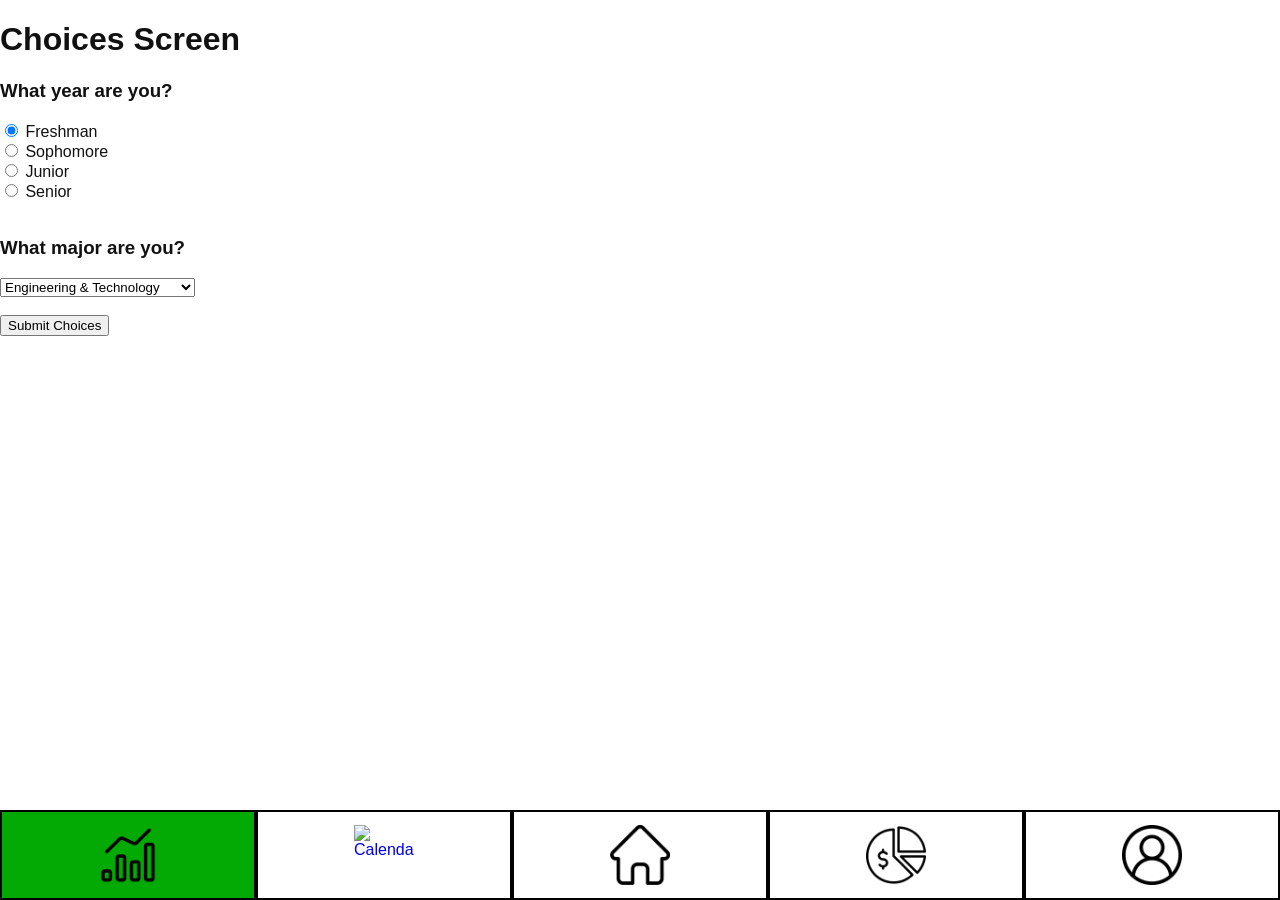
==== analytics.html @ 25b43e27 "Changes to font sizing Icon colors, expand feature" ====
<!DOCTYPE html>
<html lang="en">
<head>
  <meta charset="UTF-8" />
  <meta name="viewport" content="width=device-width, initial-scale=1.0" />
  <title>TerpFinance</title>
  <link rel="stylesheet" href="css/styles.css" />
</head>
<body class="background">

<div id = "text_area">
    <h1> Choices Screen </h1>

    <h3> What year are you? </h3>
    <input type="radio" name="camera1" value="Freshman" checked> Freshman<br>
    <input type="radio" name="camera1" value="Sophomore"> Sophomore<br>
    <input type="radio" name="camera1" value="Junior"> Junior<br>
    <input type="radio" name="camera1" value="Senior"> Senior<br><br>

    <h3>What major are you?</h3>
    <select id="camera2">
        <option value="Engineering & Technology">Engineering & Technology</option>
        <option value="Business & Entrepreneurship">Business & Entrepreneurship</option>
        <option value="Natural & Physical Sciences">Natural & Physical Sciences</option>
    </select>

    <br><br>

    <button onclick="printChoice()">Submit Choices</button>

    <p id="result"></p>
</div>

<div class="navigation_bar"> 
        <ul class="menu_bar">
            <li><a href="analytics.html" class="active"><img src="Icon-Images/analytics.png" alt="Analytics" class="icon"></a></li>
            <li><a href="calendar.html"><img src="Icon-Images/calendar.png" alt="Calendar" class="icon"></a></li>
            <li><a href="index.html"><img src="Icon-Images/home.png" alt="Home" class="icon"></a></li>
            <li><a href="budget.html"><img src="Icon-Images/budget.png" alt="Budget" class="icon"></a></li>
            <li><a href="profile.html"><img src="Icon-Images/profile.png" alt="Profile" class="icon"></a></li>
        </ul>
    </div>

<script>
function printChoice() {
    let year = document.querySelector('input[name="camera1"]:checked').value;
    let dropdown = document.getElementById("camera2").value;

    document.getElementById("result").innerHTML =
        "You are a " + year + " and in " + dropdown + ". Thank you for submitting your year and major!";
}
</script>


</body>
---- css/styles.css ----
* {
  box-sizing: border-box;
}

body {
  margin: 0;
  font-family: Arial, Helvetica, sans-serif;
  color: #111;
  background: #f7f7f7;
}

#home_background {
  height: 100vh;
  margin: 0;
  text-align: left;
  display: flex;
  flex-direction: column;
  align-items: center;
}

.welcome_message {
  height: 10vh;
  width: 85vw;
  margin-bottom: 15px;
  font-size: 15pt;
  font-family: 'Trebuchet MS', 'Lucida Sans Unicode', 'Lucida Grande', 'Lucida Sans', Arial, sans-serif;
}
  
.remaining_budget_bg {
  height: 20vh;
  width: 60vw;
  left: 20vw;
  flex-direction: column;
  display: flex;
  align-items: center;
  background-color: #ffffff;
  border-radius: 50px;
  box-shadow: 0 4px 8px 0 darkgreen;
  z-index: 1;
}

.remaining_budget {
  font-size: 57pt;
  font-family: 'Trebuchet MS', 'Lucida Sans Unicode', 'Lucida Grande', 'Lucida Sans', Arial, sans-serif;
  color: darkgreen;
  margin: 0;
  margin-top: 3.75vh;
}

.remaining_time {
  font-size: 22pt;
  font-family: 'Trebuchet MS', 'Lucida Sans Unicode', 'Lucida Grande', 'Lucida Sans', Arial, sans-serif;
  margin: 0;
  margin-top: 1vh;
}

.total_budget_bg {
  height: 5vh;
  width: 40vw;
  left: 30vw;
  flex-direction: column;
  display: flex;
  align-items: center;
  background-color: #ffffff;
  border-radius: 0 0 20px 20px;
  box-shadow: 0 4px 8px 0 darkgreen;
}

.total_budget {
  font-size: 18pt;
  font-family: 'Trebuchet MS', 'Lucida Sans Unicode', 'Lucida Grande', 'Lucida Sans', Arial, sans-serif;
  margin: 0;
  margin-top: 1.3vh;
}

.recent_transactions_message {
  height: auto;
  width: 85vw;
  margin-top: 20px;
  font-size: 12pt;
  font-family: 'Trebuchet MS', 'Lucida Sans Unicode', 'Lucida Grande', 'Lucida Sans', Arial, sans-serif;
}

.recent_transactions_bg {
  width: 100vw;
  height: auto;
  justify-content: center;
  align-items: center;
}

.recent_transactions_list {
  width: 100vw;
  display: flex;
  padding: 0;
  margin-top: 0;
  flex-direction: column;
  justify-content: center;
  align-items: center;
  list-style-type: none;
}

.transaction_red {
  padding: 1vh;
  font-size: 22pt;  
  font-family: 'Trebuchet MS', 'Lucida Sans Unicode', 'Lucida Grande', 'Lucida Sans', Arial, sans-serif;
  color: red;
}

.transaction_green {
  padding: 1vh;
  font-size: 22pt;  
  font-family: 'Trebuchet MS', 'Lucida Sans Unicode', 'Lucida Grande', 'Lucida Sans', Arial, sans-serif;
  color: darkgreen;
}

#open_full_list {
  all: unset;
  padding: 1vh;
  margin: 1vh;
  border: 1px black solid;
  border-radius: 5px;
  font-size: 22pt;  
  font-family: 'Trebuchet MS', 'Lucida Sans Unicode', 'Lucida Grande', 'Lucida Sans', Arial, sans-serif;
  color: #000000;
}

#full_list::backdrop {
    background-color: rgba(0, 0, 0, 0.5);
}

.add_transaction_bg {
  height: 8vh;
  width: 60vw;
  left: 20vw;
  flex-direction: column;
  display: flex;
  align-items: center;
  background-color: darkgreen;
  border-radius: 20px;
}

.add_transaction {
  font-size: 22pt;
  font-family: 'Trebuchet MS', 'Lucida Sans Unicode', 'Lucida Grande', 'Lucida Sans', Arial, sans-serif;
  color: #ffffff;
  margin: 0;
  margin-top: 2vh;
}

.navigation_bar {
  height: 10vh;
  width: 100vw;
  display: flex;
  position: fixed;
  margin: 0;
  bottom: 0;
  left: 0;
  z-index: 900;
}

.menu_bar {
  width: 100%;
  height: 100%;
  display: flex;
  justify-content: center;
  align-items: center;
  list-style-type: none;
  margin: 0;
  padding: 0;
  background-color: #ffffff;
}

.menu_bar li {
  margin: 0;
  padding: 0;
}

.menu_bar li a {
  width: 20vw;
  height: 10vh;
  display: flex;
  justify-content: center;
  align-items: center;
  text-decoration: none;
  border: 2px black solid;
  transition: background-color 0.2s ease;
}

.menu_bar li a:hover {
  background-color: rgb(3, 170, 3);
}

.menu_bar li a.active{
  background-color: rgb(3, 170, 3);
}

.background {
  background-color: white;
}

.icon {
  width: 60px;
  height: 60px;
}

.pie-chart {
  margin: 50px auto;
  width: 400px;
  height: 400px;
  border-radius: 50%;
  background: conic-gradient(
    from 315deg,
    darkred 0% 5%,
    yellow 5% 15%,       
    darkgreen 15% 50%,   
    purple 50% 100%
  );
}

.color-text1 {
  color: yellow;
  background-color: black;
  padding: 10px;
  font-size: 24px;
  font-weight: bold;
  text-align: center;
}

.color-text2 {
  color: purple;
  background-color: yellow;
  padding: 10px;
  font-size: 24px;
  font-weight: bold;
  text-align: center;
}

.legend {
  list-style: none;
  padding: 0;
  display: flex;
  gap: 30px;
  align-items: center;
  background-color: rgba(39, 121, 165, 0);
}

.legend li {
  display: flex;
  align-items: center;
  margin-bottom: 8px;
}

.color-box {
  width: 20px;
  height: 20px;
  margin-right: 10px;
  border: 1px solid black;
}

.darkred { 
  background-color: darkred; 
}

.darkgreen {
  background-color: darkgreen; 
}

.purple { 
  background-color: purple; 
}

.yellow {
  background-color: yellow;
}

.pfp {
  display: flex;
  flex-direction: column;
  justify-content: center;
  align-items:center;
  margin-top: 60px;
  text-align: center;
}

.pfp p {
  font-weight: bold;
  font-size: 40px;
  margin-top: 15px;
  margin-bottom: 0;
}

.pfp-img {
  width: 200px;
  cursor: pointer;
}

.name {
  font-weight: bold;
  font-size: 22px;
  margin-top: 15px;
}

.notif {
  display: none; 
  position: fixed;
  top: 0;
  left: 0;
  width: 100%;
  height: 100%;
  background-color: rgba(0,0,0,0.5);
}

.notif-content {
  background-color: white;
  width: 300px;
  padding: 20px;
  margin: 200px auto;
  border-radius: 8px;
}

.close {
  margin-top: 15px;
  padding: 8px 15px;
  cursor: pointer;
}

/* Budget page styles */

.screen {
  width: 100%;
  max-width: 1000px;
  margin: 0 auto;
  padding: 32px 24px 120px;
}

.page-header h1 {
  margin: 0 0 8px;
  font-size: 44px;
}

.page-header p {
  margin: 0 0 20px;
  font-size: 24px;
  color: #555;
}

.card {
  background: #cfcdcd;
  border-radius: 22px;
  padding: 20px;
  margin-bottom: 18px;
  box-shadow: 0 1px 4px rgba(0, 0, 0, 0.08);
}

.summary-card h2,
.budget-section h2 {
  margin: 0 0 14px;
  font-size: 22px;
}

.inner-card {
  background: #f5f5f5;
  border-radius: 18px;
  padding: 18px;
}

.inner-card h3 {
  margin: 0 0 6px;
  font-size: 24px;
}

.muted {
  margin: 0;
  color: #222222;
  font-size: 24px;
}

.row {
  display: flex;
}

.between {
  justify-content: space-between;
}

.start {
  align-items: flex-start;
}

.small-text {
  font-size: 21px;
  color: #222222;
}

.money {
  font-weight: 700;
  font-size: 24px;
}

.positive {
  color: #3d7d4c;
}

.warning {
  color: #b38315;
}

.danger {
  color: #cc3b3b;
}

.progress-bar {
  width: 100%;
  height: 18px;
  background: #d5d5d5;
  border-radius: 999px;
  overflow: hidden;
  margin: 16px 0 16px;
}

.progress-fill {
  height: 100%;
  border-radius: 999px;
}

.budget-green {
  background: #4f8761;
}

.budget-yellow {
  background: #d6a834;
}

.budget-red {
  background: #d14a4a;
}

.action-row {
  display: flex;
  gap: 16px;
  margin-bottom: 18px;
}

.primary-btn,
.secondary-btn,
.icon-btn {
  border: none;
  cursor: pointer;
  font-size: 24px;
}

.primary-btn {
  flex: 1;
  background: #4e925d;
  color: white;
  padding: 15px 18px;
  border-radius: 16px;
}

.secondary-btn {
  flex: 1;
  background: white;
  color: #356a49;
  border: 2px solid #5a9667;
  padding: 13px 18px;
  border-radius: 16px;
}

.budget-section {
  margin-bottom: 20px;
}

.section-title-row {
  margin-bottom: 10px;
}
.collapsible-header {
  display: flex;
  justify-content: space-between;
  align-items: center;
  cursor: pointer;
}

.expand-toggle {
  background: transparent;
  border: none;
  cursor: pointer;
  padding: 4px 8px;
  display: flex;
  align-items: center;
  justify-content: center;
}

.expand-toggle .chevron {
  font-size: 20px;
  transition: transform 0.25s ease;
}

.expand-toggle .chevron.rotated {
  transform: rotate(-90deg);
}

.budget-card {
  background: #ffffff;
  border: 5px solid #929292;
  border-radius: 20px;
  padding: 18px;
  margin-bottom: 14px;
  box-shadow: 0 1px 3px rgba(0, 0, 0, 0.07);
}

.budget-top {
  display: flex;
  justify-content: space-between;
  align-items: flex-start;
  gap: 14px;
}

.budget-card h3 {
  margin: 0 0 8px;
  font-size: 24px;
}

.budget-meta {
  font-size: 23px;
  margin-bottom: 6px;
}

.status-text {
  font-size: 20px;
  font-weight: 700;
  margin-top: 10px;
}

.status-good {
  color: #3d7d4c;
}

.status-warning {
  color: #b38315;
}

.status-danger {
  color: #cc3b3b;
}

.card-button-row {
  display: flex;
  gap: 14px;
  margin-top: 16px;
}

.modal {
  position: fixed;
  inset: 0;
  background: rgba(0, 0, 0, 0.42);
  display: flex;
  justify-content: center;
  align-items: center;
  padding: 18px;
  z-index: 1000;
}

.modal-content {
  width: 540px;
  max-height: 90vh;
  overflow-y: auto;
  background: white;
  border-radius: 24px;
  padding: 22px 26px 26px;
}

.modal-header {
  display: flex;
  justify-content: space-between;
  align-items: center;
  margin-bottom: 12px;
}

.modal-header h2 {
  margin: 0;
  font-size: 30px;
}

.icon-btn {
  background: transparent;
  font-size: 28px;
  line-height: 1;
  color: #111;
}

.modal-content form {
  display: flex;
  flex-direction: column;
  gap: 10px;
}

.modal-content label {
  font-size: 18px;
  font-weight: 700;
  margin-top: 4px;
}

.modal-content input,
.modal-content select {
  width: 100%;
  padding: 14px 16px;
  border: 1px solid #bdbdbd;
  border-radius: 14px;
  font-size: 18px;
  background: white;
}

.modal-button-row {
  display: flex;
  gap: 16px;
  margin-top: 20px;
}

.hidden,
.modal.hidden {
  display: none !important;
}

.profile-container {
  padding: 20px;
  margin-bottom: 120px;
}

.profile-container h2 {
  font-size: 28px;
  margin-bottom: 15px;
}

.preset {
  background: #e5e5e5;
  border-radius: 15px;
  margin-bottom: 12px;
  overflow: hidden;
}

.preset-header {
  width: 100%;
  padding: 15px;
  font-size: 18px;
  background: none;
  border: none;
  text-align: left;
  cursor: pointer;
  display: flex;
  justify-content: space-between;
}

.preset-header:hover {
  background: #d4d4d4;
}

.preset-content {
  display: none;
  padding: 15px;
  background: #f9f9f9;
}

.preset-content input,
.preset-content select {
  width: 100%;
  padding: 8px;
  margin: 6px 0 12px;
  border-radius: 8px;
  border: 1px solid #ccc;
}

.radio-group {
  display: flex;
  gap: 15px;
  margin-bottom: 10px;
}

.custom-profile {
  margin-top: 20px;
  text-align: center;
}

.custom-btn {
  background: #ddd;
  padding: 15px;
  border-radius: 12px;
  border: none;
  cursor: pointer;
  font-size: 16px;
}

.save-btn {
  margin-top: 10px;
  background: darkgreen;
  color: white;
  padding: 10px;
  border-radius: 10px;
  border: none;
  cursor: pointer;
}

.hidden {
  display: none;
}
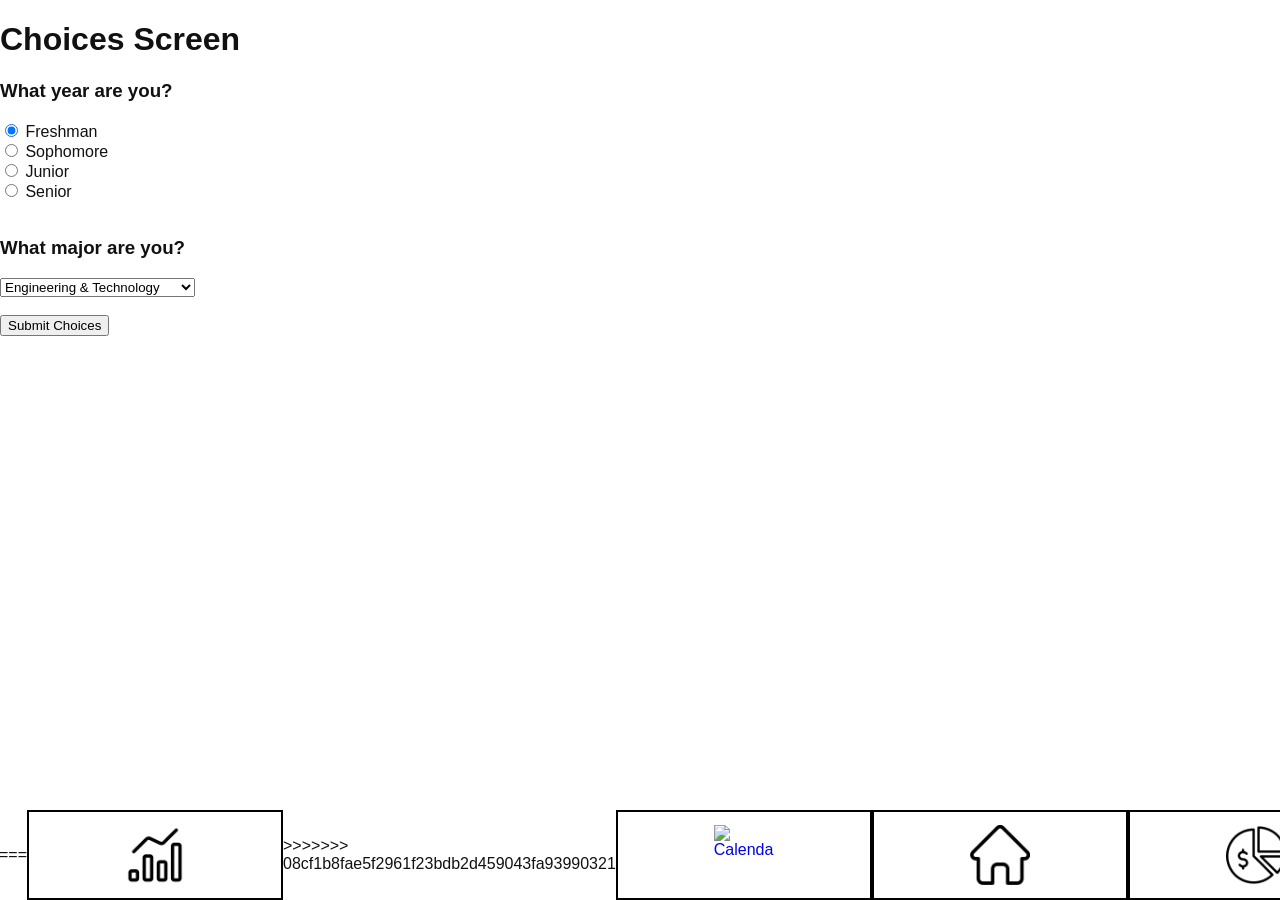
==== commit 89012e49: "Changes" ====
--- a/analytics.html
+++ b/analytics.html
@@ -33,7 +33,11 @@
 
 <div class="navigation_bar"> 
         <ul class="menu_bar">
+<<<<<<< HEAD
             <li><a href="analytics.html" class="active"><img src="Icon-Images/analytics.png" alt="Analytics" class="icon"></a></li>
+=======
+            <li><a href="analytics.html"><img src="Icon-Images/analytics.png" alt="Analytics" class="icon"></a></li>
+>>>>>>> 08cf1b8fae5f2961f23bdb2d459043fa93990321
             <li><a href="calendar.html"><img src="Icon-Images/calendar.png" alt="Calendar" class="icon"></a></li>
             <li><a href="index.html"><img src="Icon-Images/home.png" alt="Home" class="icon"></a></li>
             <li><a href="budget.html"><img src="Icon-Images/budget.png" alt="Budget" class="icon"></a></li>
--- a/css/styles.css
+++ b/css/styles.css
@@ -183,6 +183,7 @@
   align-items: center;
   text-decoration: none;
   border: 2px black solid;
+<<<<<<< HEAD
   transition: background-color 0.2s ease;
 }
 
@@ -192,6 +193,12 @@
 
 .menu_bar li a.active{
   background-color: rgb(3, 170, 3);
+=======
+}
+
+.menu_bar li a:hover {
+  background-color: #faf21b;
+>>>>>>> 08cf1b8fae5f2961f23bdb2d459043fa93990321
 }
 
 .background {
@@ -371,8 +378,13 @@
 
 .muted {
   margin: 0;
+<<<<<<< HEAD
   color: #222222;
   font-size: 24px;
+=======
+  color: #555;
+  font-size: 21px;
+>>>>>>> 08cf1b8fae5f2961f23bdb2d459043fa93990321
 }
 
 .row {
@@ -388,8 +400,13 @@
 }
 
 .small-text {
+<<<<<<< HEAD
   font-size: 21px;
   color: #222222;
+=======
+  font-size: 18px;
+  color: #444;
+>>>>>>> 08cf1b8fae5f2961f23bdb2d459043fa93990321
 }
 
 .money {
@@ -446,12 +463,20 @@
 .icon-btn {
   border: none;
   cursor: pointer;
+<<<<<<< HEAD
   font-size: 24px;
+=======
+  font-size: 18px;
+>>>>>>> 08cf1b8fae5f2961f23bdb2d459043fa93990321
 }
 
 .primary-btn {
   flex: 1;
+<<<<<<< HEAD
   background: #4e925d;
+=======
+  background: #5a9667;
+>>>>>>> 08cf1b8fae5f2961f23bdb2d459043fa93990321
   color: white;
   padding: 15px 18px;
   border-radius: 16px;
@@ -500,8 +525,12 @@
 }
 
 .budget-card {
+<<<<<<< HEAD
   background: #ffffff;
   border: 5px solid #929292;
+=======
+  background: #cfcdcd;
+>>>>>>> 08cf1b8fae5f2961f23bdb2d459043fa93990321
   border-radius: 20px;
   padding: 18px;
   margin-bottom: 14px;
@@ -517,16 +546,28 @@
 
 .budget-card h3 {
   margin: 0 0 8px;
+<<<<<<< HEAD
   font-size: 24px;
 }
 
 .budget-meta {
   font-size: 23px;
+=======
+  font-size: 22px;
+}
+
+.budget-meta {
+  font-size: 18px;
+>>>>>>> 08cf1b8fae5f2961f23bdb2d459043fa93990321
   margin-bottom: 6px;
 }
 
 .status-text {
+<<<<<<< HEAD
   font-size: 20px;
+=======
+  font-size: 17px;
+>>>>>>> 08cf1b8fae5f2961f23bdb2d459043fa93990321
   font-weight: 700;
   margin-top: 10px;
 }
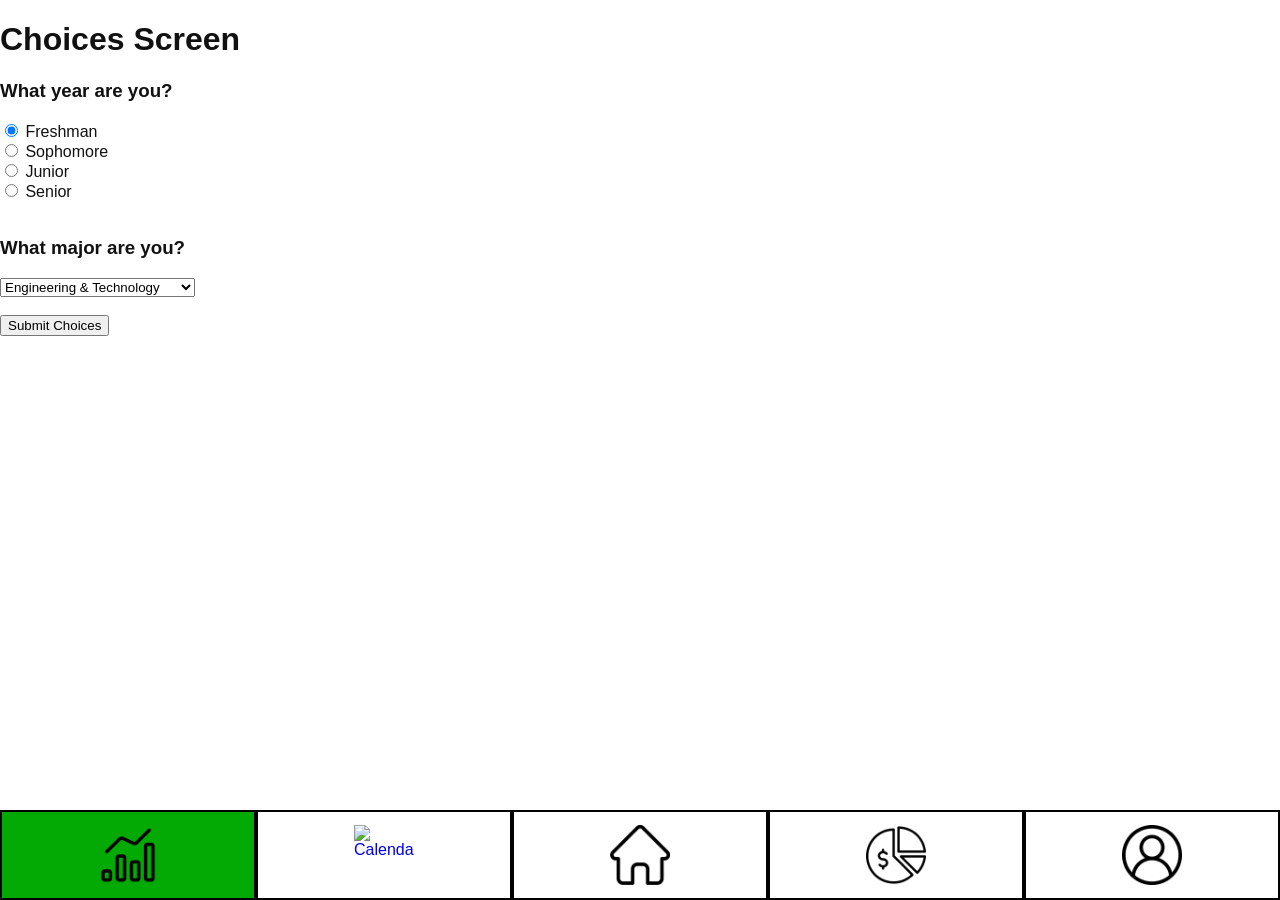
==== commit 3cb1fcad: "Changes-Arik" ====
--- a/analytics.html
+++ b/analytics.html
@@ -33,11 +33,7 @@
 
 <div class="navigation_bar"> 
         <ul class="menu_bar">
-<<<<<<< HEAD
             <li><a href="analytics.html" class="active"><img src="Icon-Images/analytics.png" alt="Analytics" class="icon"></a></li>
-=======
-            <li><a href="analytics.html"><img src="Icon-Images/analytics.png" alt="Analytics" class="icon"></a></li>
->>>>>>> 08cf1b8fae5f2961f23bdb2d459043fa93990321
             <li><a href="calendar.html"><img src="Icon-Images/calendar.png" alt="Calendar" class="icon"></a></li>
             <li><a href="index.html"><img src="Icon-Images/home.png" alt="Home" class="icon"></a></li>
             <li><a href="budget.html"><img src="Icon-Images/budget.png" alt="Budget" class="icon"></a></li>
--- a/css/styles.css
+++ b/css/styles.css
@@ -183,7 +183,6 @@
   align-items: center;
   text-decoration: none;
   border: 2px black solid;
-<<<<<<< HEAD
   transition: background-color 0.2s ease;
 }
 
@@ -193,12 +192,6 @@
 
 .menu_bar li a.active{
   background-color: rgb(3, 170, 3);
-=======
-}
-
-.menu_bar li a:hover {
-  background-color: #faf21b;
->>>>>>> 08cf1b8fae5f2961f23bdb2d459043fa93990321
 }
 
 .background {
@@ -378,13 +371,8 @@
 
 .muted {
   margin: 0;
-<<<<<<< HEAD
   color: #222222;
   font-size: 24px;
-=======
-  color: #555;
-  font-size: 21px;
->>>>>>> 08cf1b8fae5f2961f23bdb2d459043fa93990321
 }
 
 .row {
@@ -400,13 +388,8 @@
 }
 
 .small-text {
-<<<<<<< HEAD
   font-size: 21px;
   color: #222222;
-=======
-  font-size: 18px;
-  color: #444;
->>>>>>> 08cf1b8fae5f2961f23bdb2d459043fa93990321
 }
 
 .money {
@@ -463,20 +446,12 @@
 .icon-btn {
   border: none;
   cursor: pointer;
-<<<<<<< HEAD
   font-size: 24px;
-=======
-  font-size: 18px;
->>>>>>> 08cf1b8fae5f2961f23bdb2d459043fa93990321
 }
 
 .primary-btn {
   flex: 1;
-<<<<<<< HEAD
   background: #4e925d;
-=======
-  background: #5a9667;
->>>>>>> 08cf1b8fae5f2961f23bdb2d459043fa93990321
   color: white;
   padding: 15px 18px;
   border-radius: 16px;
@@ -525,12 +500,8 @@
 }
 
 .budget-card {
-<<<<<<< HEAD
   background: #ffffff;
   border: 5px solid #929292;
-=======
-  background: #cfcdcd;
->>>>>>> 08cf1b8fae5f2961f23bdb2d459043fa93990321
   border-radius: 20px;
   padding: 18px;
   margin-bottom: 14px;
@@ -546,28 +517,16 @@
 
 .budget-card h3 {
   margin: 0 0 8px;
-<<<<<<< HEAD
   font-size: 24px;
 }
 
 .budget-meta {
   font-size: 23px;
-=======
-  font-size: 22px;
-}
-
-.budget-meta {
-  font-size: 18px;
->>>>>>> 08cf1b8fae5f2961f23bdb2d459043fa93990321
   margin-bottom: 6px;
 }
 
 .status-text {
-<<<<<<< HEAD
   font-size: 20px;
-=======
-  font-size: 17px;
->>>>>>> 08cf1b8fae5f2961f23bdb2d459043fa93990321
   font-weight: 700;
   margin-top: 10px;
 }
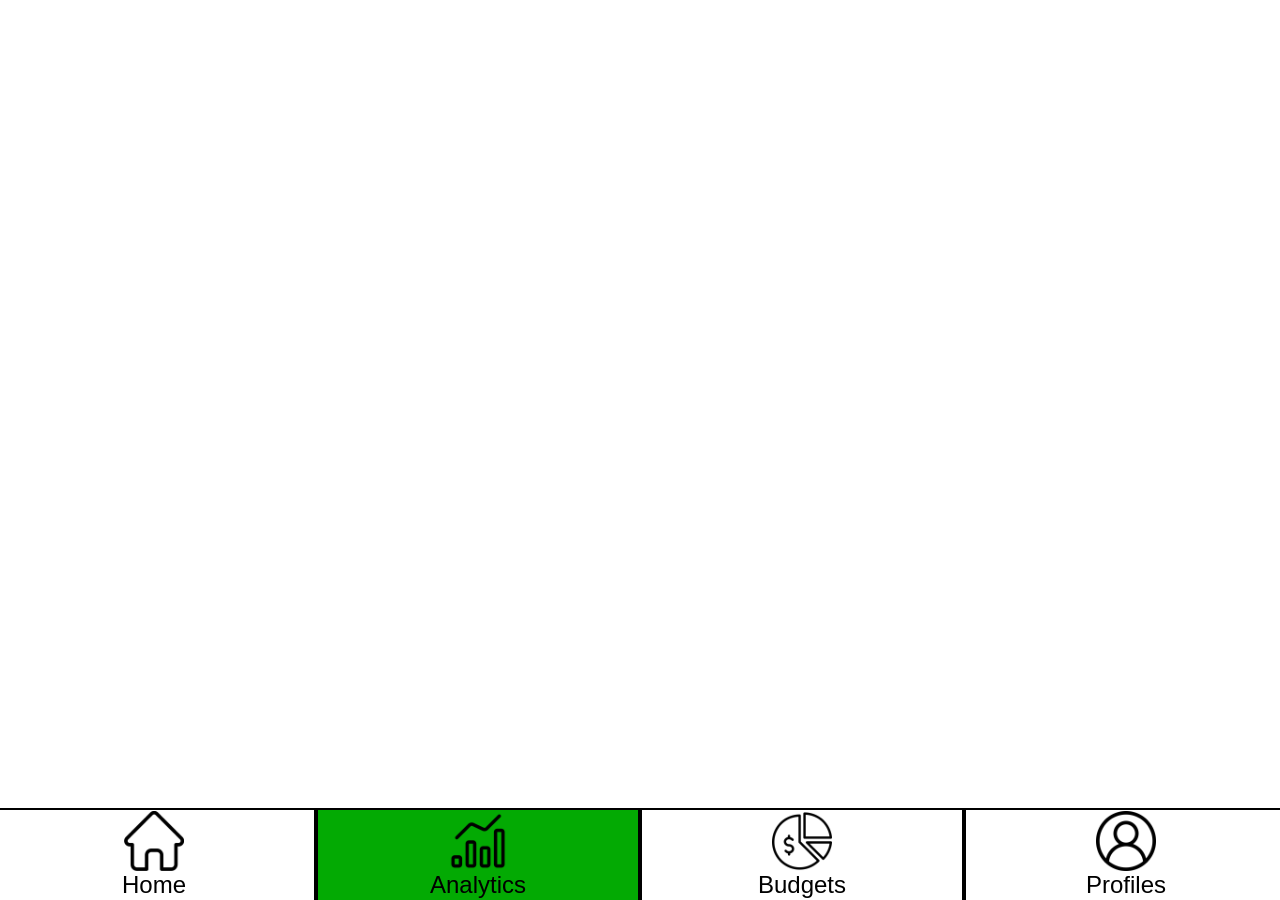
==== commit 5f3b263f: "navbar changes" ====
--- a/analytics.html
+++ b/analytics.html
@@ -6,50 +6,15 @@
   <title>TerpFinance</title>
   <link rel="stylesheet" href="css/styles.css" />
 </head>
+
 <body class="background">
-
-<div id = "text_area">
-    <h1> Choices Screen </h1>
-
-    <h3> What year are you? </h3>
-    <input type="radio" name="camera1" value="Freshman" checked> Freshman<br>
-    <input type="radio" name="camera1" value="Sophomore"> Sophomore<br>
-    <input type="radio" name="camera1" value="Junior"> Junior<br>
-    <input type="radio" name="camera1" value="Senior"> Senior<br><br>
-
-    <h3>What major are you?</h3>
-    <select id="camera2">
-        <option value="Engineering & Technology">Engineering & Technology</option>
-        <option value="Business & Entrepreneurship">Business & Entrepreneurship</option>
-        <option value="Natural & Physical Sciences">Natural & Physical Sciences</option>
-    </select>
-
-    <br><br>
-
-    <button onclick="printChoice()">Submit Choices</button>
-
-    <p id="result"></p>
-</div>
-
-<div class="navigation_bar"> 
+    <div class="navigation_bar"> 
         <ul class="menu_bar">
-            <li><a href="analytics.html" class="active"><img src="Icon-Images/analytics.png" alt="Analytics" class="icon"></a></li>
-            <li><a href="calendar.html"><img src="Icon-Images/calendar.png" alt="Calendar" class="icon"></a></li>
-            <li><a href="index.html"><img src="Icon-Images/home.png" alt="Home" class="icon"></a></li>
-            <li><a href="budget.html"><img src="Icon-Images/budget.png" alt="Budget" class="icon"></a></li>
-            <li><a href="profile.html"><img src="Icon-Images/profile.png" alt="Profile" class="icon"></a></li>
+            <li><a href="index.html"><img src="Icon-Images/home.png" alt="Home" class="icon"><p>Home</p></a></li>
+            <li><a href="analytics.html" class="active"><img src="Icon-Images/analytics.png" alt="Analytics" class="icon"><p>Analytics</p></a></li>
+            <li><a href="budget.html"><img src="Icon-Images/budget.png" alt="Budget" class="icon"><p>Budgets</p></a></li>
+            <li><a href="profile.html"><img src="Icon-Images/profile.png" alt="Profile" class="icon"><p>Profiles</p></a></li>
         </ul>
     </div>
-
-<script>
-function printChoice() {
-    let year = document.querySelector('input[name="camera1"]:checked').value;
-    let dropdown = document.getElementById("camera2").value;
-
-    document.getElementById("result").innerHTML =
-        "You are a " + year + " and in " + dropdown + ". Thank you for submitting your year and major!";
-}
-</script>
-
-
+    <script src="js/main.js"></script>
 </body>
--- a/css/styles.css
+++ b/css/styles.css
@@ -4,7 +4,7 @@
 
 body {
   margin: 0;
-  font-family: Arial, Helvetica, sans-serif;
+  font-family: Arial;
   color: #111;
   background: #f7f7f7;
 }
@@ -23,7 +23,7 @@
   width: 85vw;
   margin-bottom: 15px;
   font-size: 15pt;
-  font-family: 'Trebuchet MS', 'Lucida Sans Unicode', 'Lucida Grande', 'Lucida Sans', Arial, sans-serif;
+  font-family: Arial;
 }
   
 .remaining_budget_bg {
@@ -41,7 +41,7 @@
 
 .remaining_budget {
   font-size: 57pt;
-  font-family: 'Trebuchet MS', 'Lucida Sans Unicode', 'Lucida Grande', 'Lucida Sans', Arial, sans-serif;
+  font-family: Arial;
   color: darkgreen;
   margin: 0;
   margin-top: 3.75vh;
@@ -49,7 +49,7 @@
 
 .remaining_time {
   font-size: 22pt;
-  font-family: 'Trebuchet MS', 'Lucida Sans Unicode', 'Lucida Grande', 'Lucida Sans', Arial, sans-serif;
+  font-family: Arial;
   margin: 0;
   margin-top: 1vh;
 }
@@ -68,7 +68,7 @@
 
 .total_budget {
   font-size: 18pt;
-  font-family: 'Trebuchet MS', 'Lucida Sans Unicode', 'Lucida Grande', 'Lucida Sans', Arial, sans-serif;
+  font-family: Arial;
   margin: 0;
   margin-top: 1.3vh;
 }
@@ -78,7 +78,7 @@
   width: 85vw;
   margin-top: 20px;
   font-size: 12pt;
-  font-family: 'Trebuchet MS', 'Lucida Sans Unicode', 'Lucida Grande', 'Lucida Sans', Arial, sans-serif;
+  font-family: Arial;
 }
 
 .recent_transactions_bg {
@@ -102,14 +102,14 @@
 .transaction_red {
   padding: 1vh;
   font-size: 22pt;  
-  font-family: 'Trebuchet MS', 'Lucida Sans Unicode', 'Lucida Grande', 'Lucida Sans', Arial, sans-serif;
+  font-family: Arial;
   color: red;
 }
 
 .transaction_green {
   padding: 1vh;
   font-size: 22pt;  
-  font-family: 'Trebuchet MS', 'Lucida Sans Unicode', 'Lucida Grande', 'Lucida Sans', Arial, sans-serif;
+  font-family: Arial;
   color: darkgreen;
 }
 
@@ -120,7 +120,7 @@
   border: 1px black solid;
   border-radius: 5px;
   font-size: 22pt;  
-  font-family: 'Trebuchet MS', 'Lucida Sans Unicode', 'Lucida Grande', 'Lucida Sans', Arial, sans-serif;
+  font-family: Arial;
   color: #000000;
 }
 
@@ -141,7 +141,7 @@
 
 .add_transaction {
   font-size: 22pt;
-  font-family: 'Trebuchet MS', 'Lucida Sans Unicode', 'Lucida Grande', 'Lucida Sans', Arial, sans-serif;
+  font-family: Arial;
   color: #ffffff;
   margin: 0;
   margin-top: 2vh;
@@ -173,24 +173,41 @@
 .menu_bar li {
   margin: 0;
   padding: 0;
+  border: 2px black solid;
 }
 
 .menu_bar li a {
-  width: 20vw;
+  width: 25vw;
   height: 10vh;
   display: flex;
+  flex-direction: column;
   justify-content: center;
   align-items: center;
   text-decoration: none;
-  border: 2px black solid;
   transition: background-color 0.2s ease;
 }
 
-.menu_bar li a:hover {
+.menu_bar li p {
+  padding: 0;
+  margin: 0;
+  text-align: center;
+  font-size: 18pt;
+  color: #000000;
+}
+
+.menu_bar li a.hover {
   background-color: rgb(3, 170, 3);
 }
 
+.menu_bar li p.hover {
+  background-color: rgb(3, 170, 3);
+}
+
 .menu_bar li a.active{
+  background-color: rgb(3, 170, 3);
+}
+
+.menu_bar li p.active {
   background-color: rgb(3, 170, 3);
 }
 
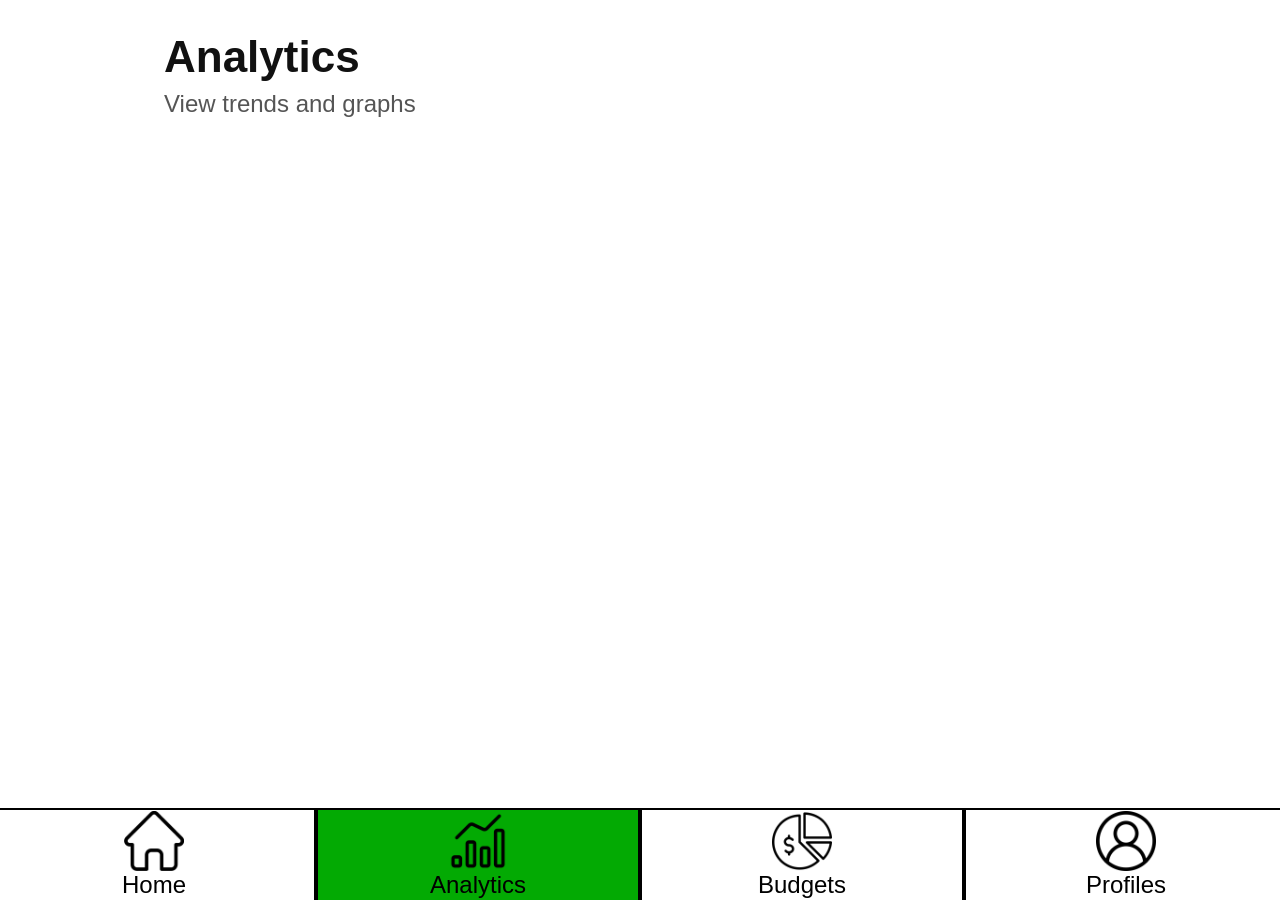
==== commit fd94e422: "made page styles similar" ====
--- a/analytics.html
+++ b/analytics.html
@@ -8,6 +8,13 @@
 </head>
 
 <body class="background">
+    <main class="screen">
+        <section class="page-header">
+            <h1>Analytics</h1>
+            <p>View trends and graphs</p>
+        </section>
+    </main>
+
     <div class="navigation_bar"> 
         <ul class="menu_bar">
             <li><a href="index.html"><img src="Icon-Images/home.png" alt="Home" class="icon"><p>Home</p></a></li>
--- a/css/styles.css
+++ b/css/styles.css
@@ -639,8 +639,6 @@
 }
 
 .profile-container {
-  padding: 20px;
-  margin-bottom: 120px;
 }
 
 .profile-container h2 {
@@ -706,6 +704,12 @@
   font-size: 16px;
 }
 
+.save-profile {
+  display: flex;
+  align-items: center;
+  justify-content: center;
+}
+
 .save-btn {
   margin-top: 10px;
   background: darkgreen;
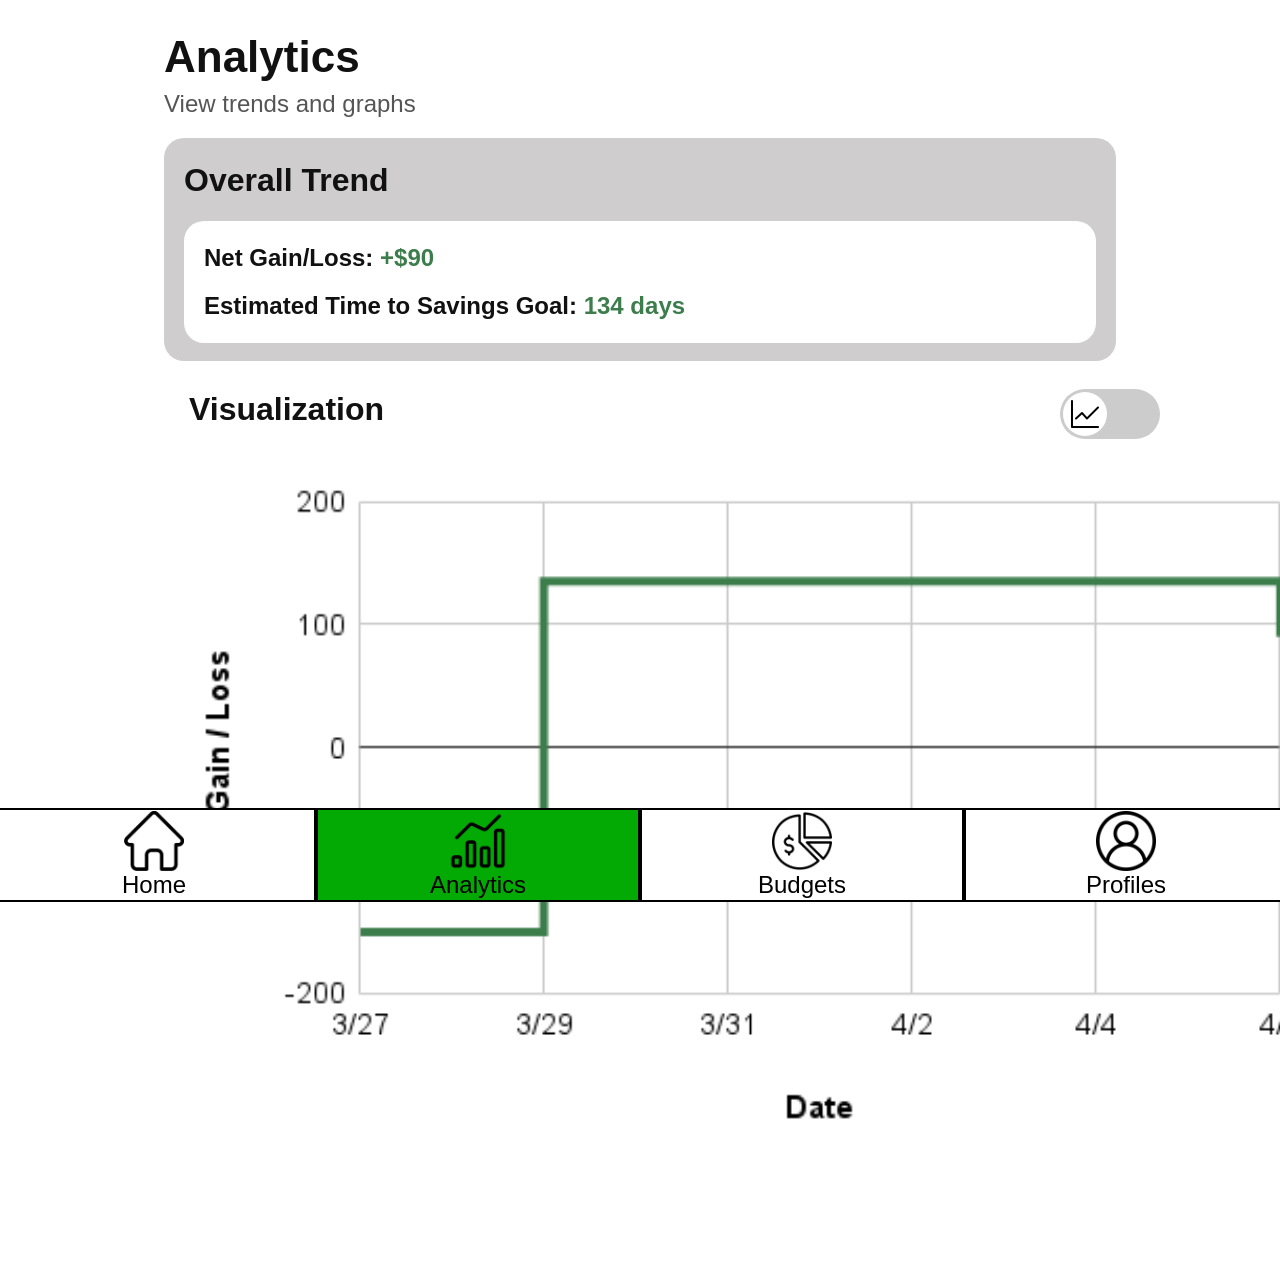
==== commit 26992ff0: "added Analytics page" ====
--- a/analytics.html
+++ b/analytics.html
@@ -13,6 +13,24 @@
             <h1>Analytics</h1>
             <p>View trends and graphs</p>
         </section>
+
+        <div class="overall_trend_dark_bg">
+            <h1>Overall Trend</h1>
+            <div class="overall_trend_light_bg">
+                <h2>Net Gain/Loss: <span style="color: #3d7d4c">+$90</span></h2>
+                <h2>Estimated Time to Savings Goal: <span style="color: #3d7d4c">134 days</span></h2>
+            </div>
+        </div>
+
+        <h1 style="margin-top: 30px; margin-left: 25px;">Visualization</h1>
+            <div class="switch" id="iconSwitch">
+                <div class="track"></div>
+                <div class="thumb">
+                    <img class="icon-off" src="Icon-Images/line-graph-icon.png" alt="Off Icon">
+                    <img class="icon-on" src="Icon-Images/pie-chart-icon.png" alt="On Icon">
+                </div>
+            </div>
+        <img id="graph_image" src="Icon-Images/line-graph.png"></img>
     </main>
 
     <div class="navigation_bar"> 
--- a/css/styles.css
+++ b/css/styles.css
@@ -110,7 +110,7 @@
   padding: 1vh;
   font-size: 22pt;  
   font-family: Arial;
-  color: darkgreen;
+  color: #3d7d4c;
 }
 
 #open_full_list {
@@ -220,125 +220,78 @@
   height: 60px;
 }
 
-.pie-chart {
-  margin: 50px auto;
-  width: 400px;
-  height: 400px;
-  border-radius: 50%;
-  background: conic-gradient(
-    from 315deg,
-    darkred 0% 5%,
-    yellow 5% 15%,       
-    darkgreen 15% 50%,   
-    purple 50% 100%
-  );
-}
-
-.color-text1 {
-  color: yellow;
-  background-color: black;
-  padding: 10px;
-  font-size: 24px;
-  font-weight: bold;
-  text-align: center;
-}
-
-.color-text2 {
-  color: purple;
-  background-color: yellow;
-  padding: 10px;
-  font-size: 24px;
-  font-weight: bold;
-  text-align: center;
-}
-
-.legend {
-  list-style: none;
-  padding: 0;
-  display: flex;
-  gap: 30px;
-  align-items: center;
-  background-color: rgba(39, 121, 165, 0);
-}
-
-.legend li {
-  display: flex;
-  align-items: center;
-  margin-bottom: 8px;
-}
-
-.color-box {
-  width: 20px;
-  height: 20px;
-  margin-right: 10px;
-  border: 1px solid black;
-}
-
-.darkred { 
-  background-color: darkred; 
-}
-
-.darkgreen {
-  background-color: darkgreen; 
-}
-
-.purple { 
-  background-color: purple; 
-}
-
-.yellow {
-  background-color: yellow;
-}
-
-.pfp {
-  display: flex;
-  flex-direction: column;
-  justify-content: center;
-  align-items:center;
-  margin-top: 60px;
-  text-align: center;
-}
-
-.pfp p {
-  font-weight: bold;
-  font-size: 40px;
-  margin-top: 15px;
-  margin-bottom: 0;
-}
-
-.pfp-img {
-  width: 200px;
-  cursor: pointer;
-}
-
-.name {
-  font-weight: bold;
-  font-size: 22px;
-  margin-top: 15px;
-}
-
-.notif {
-  display: none; 
-  position: fixed;
-  top: 0;
-  left: 0;
-  width: 100%;
-  height: 100%;
-  background-color: rgba(0,0,0,0.5);
-}
-
-.notif-content {
-  background-color: white;
-  width: 300px;
-  padding: 20px;
-  margin: 200px auto;
-  border-radius: 8px;
-}
-
-.close {
-  margin-top: 15px;
-  padding: 8px 15px;
-  cursor: pointer;
+.overall_trend_dark_bg {
+  padding: 3px 20px 18px 20px;
+  background-color: #cfcdcd;
+  border-radius: 20px;
+}
+
+.overall_trend_light_bg {
+  padding: 3px 20px;
+  background-color: #ffffff;
+  border-radius: 20px;
+}
+
+.switch {
+position: relative;
+width: 100px;
+height: 50px;
+cursor: pointer;
+left: 70vw;
+bottom: 6.7vh;
+}
+
+.track {
+width: 100%;
+height: 100%;
+background: #ccc;
+border-radius: 50px;
+transition: background 0.3s;
+}
+
+.thumb {
+position: absolute;
+width: 44px;
+height: 44px;
+top: 3px;
+left: 3px;
+border-radius: 50%;
+background: white;
+display: flex;
+justify-content: center;
+align-items: center;
+transition: left 0.3s;
+overflow: hidden;
+}
+
+.switch.on .thumb {
+left: 53px;
+}
+
+.thumb img {
+width: 32px;
+height: 32px;
+object-fit: contain;
+position: absolute;
+transition: opacity 0.3s;
+}
+
+.icon-on {
+opacity: 0;
+}
+
+.switch.on .icon-on {
+opacity: 1;
+}
+
+.switch.on .icon-off {
+opacity: 0;
+}
+
+#graph_image {
+  width: 90vw;
+  height: auto;
+  margin-top: -50px;
 }
 
 /* Budget page styles */
@@ -638,9 +591,6 @@
   display: none !important;
 }
 
-.profile-container {
-}
-
 .profile-container h2 {
   font-size: 28px;
   margin-bottom: 15px;
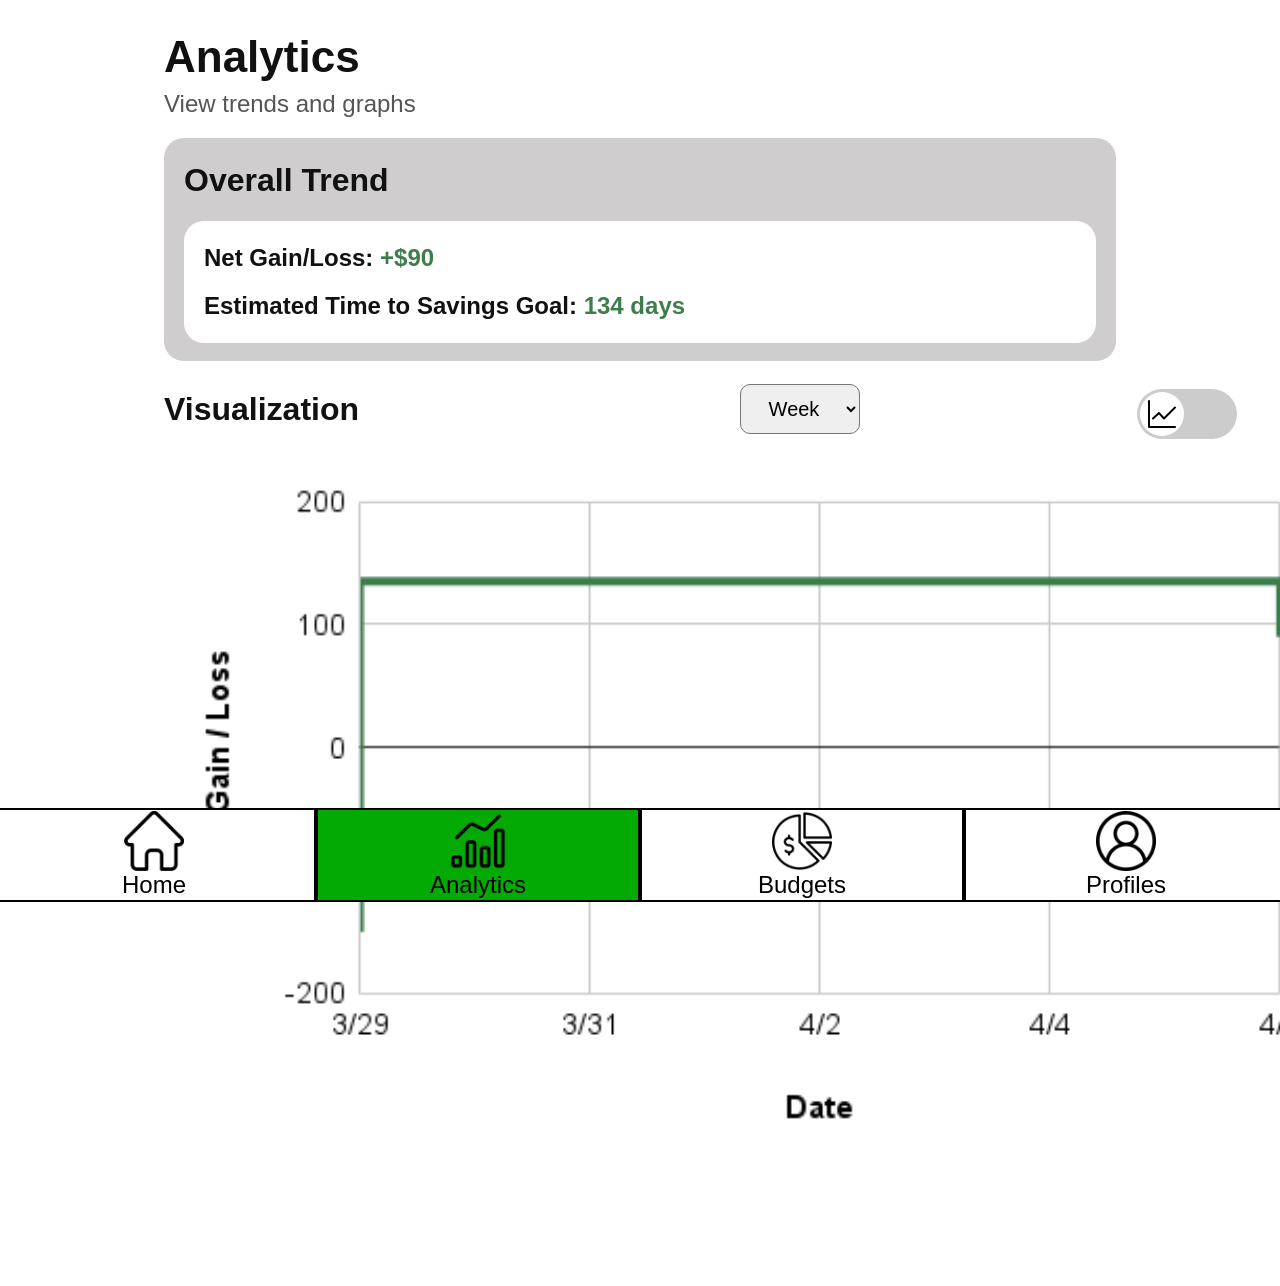
==== commit fcd201f5: "added graph dropdown" ====
--- a/analytics.html
+++ b/analytics.html
@@ -22,15 +22,19 @@
             </div>
         </div>
 
-        <h1 style="margin-top: 30px; margin-left: 25px;">Visualization</h1>
-            <div class="switch" id="iconSwitch">
-                <div class="track"></div>
-                <div class="thumb">
-                    <img class="icon-off" src="Icon-Images/line-graph-icon.png" alt="Off Icon">
-                    <img class="icon-on" src="Icon-Images/pie-chart-icon.png" alt="On Icon">
-                </div>
+        <h1 style="margin-top: 30px;">Visualization</h1>
+        <div class="switch" id="iconSwitch">
+            <div class="track"></div>
+            <div class="thumb">
+                <img class="icon-off" src="Icon-Images/line-graph-icon.png" alt="Off Icon">
+                <img class="icon-on" src="Icon-Images/pie-chart-icon.png" alt="On Icon">
             </div>
-        <img id="graph_image" src="Icon-Images/line-graph.png"></img>
+        </div>
+        <select id="graph_dropdown" name="options" onchange="allTimeView()">
+            <option class="graph_dropdown_option">Week</option>
+            <option class="graph_dropdown_option">All-Time</option>
+        </select>
+        <img id="graph_image" src="Icon-Images/line-graph-week.png"></img>
     </main>
 
     <div class="navigation_bar"> 
--- a/css/styles.css
+++ b/css/styles.css
@@ -237,7 +237,7 @@
 width: 100px;
 height: 50px;
 cursor: pointer;
-left: 70vw;
+left: 76vw;
 bottom: 6.7vh;
 }
 
@@ -288,10 +288,27 @@
 opacity: 0;
 }
 
+#graph_dropdown {
+  position: relative;
+  width: 120px;
+  height: 50px;
+  font-size: 15pt;
+  padding: 5px;
+  text-align: center;
+  left: 45vw;
+  top: -115px;
+  border-radius: 10px;
+}
+
+.graph_dropdown_option {
+  font-size: 12pt;
+  text-align: center;
+}
+
 #graph_image {
   width: 90vw;
   height: auto;
-  margin-top: -50px;
+  margin-top: -100px;
 }
 
 /* Budget page styles */
